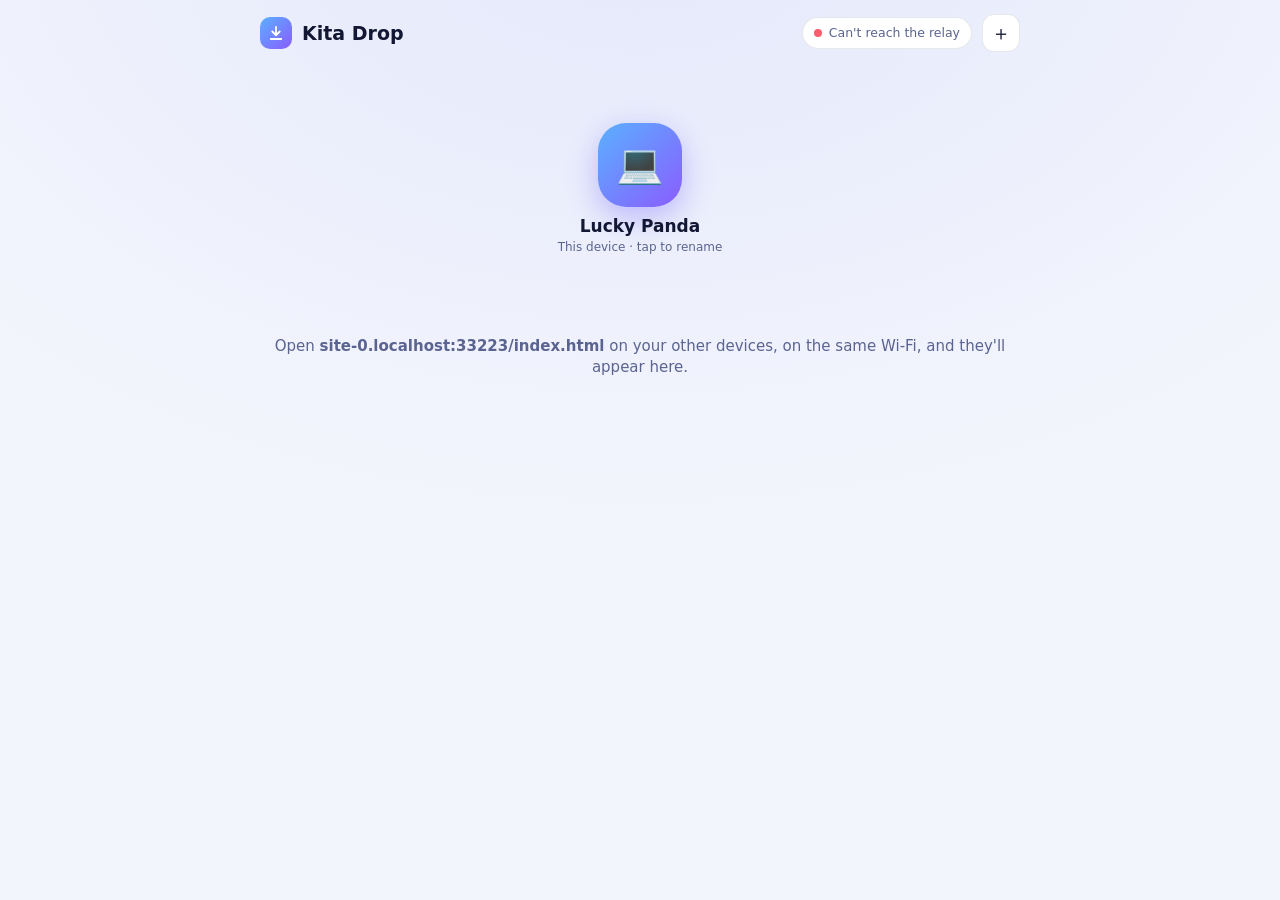
==== index.html @ 96480977 "Kita Drop: local network file and text transfer web app Co-Authored-By: Claude Sonnet 5.5 <noreply@a" ====
<!doctype html>
<html lang="en">
<head>
<meta charset="utf-8">
<meta name="viewport" content="width=device-width, initial-scale=1, viewport-fit=cover">
<title>Kita Drop</title>
<meta name="description" content="Send files and text between your phone, tablet and computer over your Wi-Fi. No install, no account.">
<meta name="theme-color" content="#0b1020">
<link rel="manifest" href="manifest.webmanifest">
<link rel="icon" type="image/svg+xml" href="icon.svg">
<link rel="apple-touch-icon" href="icon-180.png">
<meta name="apple-mobile-web-app-capable" content="yes">
<meta name="mobile-web-app-capable" content="yes">
<meta name="apple-mobile-web-app-title" content="Kita Drop">
<link rel="stylesheet" href="style.css">
</head>
<body>
<div class="wrap">
  <header>
    <div class="logo"><i><svg viewBox="0 0 24 24" fill="none" stroke="#fff" stroke-width="2.4" stroke-linecap="round" stroke-linejoin="round"><path d="M12 4v11M7 10l5 5 5-5M5 20h14"/></svg></i>Kita Drop</div>
    <div class="spacer"></div>
    <span class="chip" id="net"><span class="dot"></span><span id="netTxt">Connecting…</span></span>
    <button class="iconbtn" id="inviteBtn" title="Invite another device" aria-label="Invite">＋</button>
  </header>

  <section class="radar" id="radar">
    <div class="rings"><i></i><i></i><i></i></div>
    <div class="me" id="meBtn" role="button" tabindex="0" title="Tap to rename this device">
      <div class="avatar" id="meIcon">💻</div>
      <div class="meName" id="meName">—</div>
      <div class="meSub">This device · tap to rename</div>
    </div>
  </section>

  <section id="peers" class="peers"></section>
  <p class="hint" id="hint">Open <b id="hintUrl">this page</b> on your other devices, on the same Wi-Fi, and they'll appear here.</p>

  <section class="panel hidden" id="xferPanel"><h3>Transfers</h3><div id="xfers"></div></section>
  <section class="panel hidden" id="recvPanel"><h3>Received</h3><div id="recvs"></div></section>
</div>

<input type="file" id="picker" multiple hidden>

<!-- Incoming request -->
<div class="modal" id="incoming"><div class="sheet">
  <div class="big" id="inIcon">📥</div>
  <h2 id="inTitle">Incoming</h2>
  <p id="inBody" class="mute"></p>
  <div class="row2"><button class="btn ghost" id="inNo">Decline</button><button class="btn" id="inYes">Accept</button></div>
</div></div>

<!-- Send text -->
<div class="modal" id="textModal"><div class="sheet">
  <h2 id="textTitle">Send text</h2>
  <textarea id="textIn" rows="5" placeholder="Type or paste text or a link…"></textarea>
  <div class="row2"><button class="btn ghost" id="textCancel">Cancel</button><button class="btn" id="textSend">Send</button></div>
</div></div>

<!-- Invite / room -->
<div class="modal" id="roomModal"><div class="sheet">
  <h2>Connect another device</h2>
  <p class="mute">On the other device, open this link or scan the code. Both must have this page open.</p>
  <div class="qr" id="qr"></div>
  <div class="roomcode" id="roomCode"></div>
  <div class="row2"><button class="btn ghost" id="copyInvite">Copy link</button><button class="btn ghost" id="newRoom">New room</button></div>
  <label class="switch"><input type="checkbox" id="nearby"><span></span><div><b>Find devices on my network automatically</b><small id="nearbyNote">Shows other devices using the same internet connection. On shared connections (Starlink, mobile data, office Wi-Fi) other people may appear. Nobody can send you anything unless you tap Accept.</small></div></label>
  <div class="row2" style="margin-top:14px"><button class="btn" id="roomDone">Done</button></div>
</div></div>

<div class="toast" id="toast"></div>
<div class="dropveil" id="veil">Drop files on a device</div>

<script src="vendor/mqtt.min.js"></script>
<script src="vendor/qrcode.js"></script>
<script src="app.js"></script>
</body>
</html>
---- style.css ----
:root{--bg:#0b1020;--bg2:#141b3a;--card:#171f3f;--card2:#1e284f;--line:rgba(255,255,255,.09);--text:#eef1ff;--mute:#9aa4cf;--a:#5ab0ff;--b:#8a5cff;--ok:#3ddc97;--bad:#ff5d6c;--shadow:0 12px 34px rgba(0,0,0,.4)}
@media (prefers-color-scheme: light){:root{--bg:#f3f5fd;--bg2:#e4e8fa;--card:#fff;--card2:#f2f4ff;--line:rgba(20,30,80,.1);--text:#121733;--mute:#5b6490;--shadow:0 10px 28px rgba(40,50,120,.14)}}
*{box-sizing:border-box;-webkit-tap-highlight-color:transparent}
html,body{margin:0}
body{background:radial-gradient(900px 600px at 50% -10%,var(--bg2),var(--bg));background-color:var(--bg);color:var(--text);min-height:100vh;font:15px/1.4 ui-rounded,"SF Pro Rounded",system-ui,-apple-system,"Segoe UI",Roboto,sans-serif;padding:0 16px calc(40px + env(safe-area-inset-bottom))}
.wrap{max-width:760px;margin:0 auto}
.hidden{display:none!important}
header{display:flex;align-items:center;gap:10px;padding:calc(14px + env(safe-area-inset-top)) 0 6px}
.logo{display:flex;align-items:center;gap:10px;font-weight:800;font-size:19px}
.logo i{width:32px;height:32px;border-radius:10px;background:linear-gradient(135deg,var(--a),var(--b));display:grid;place-items:center}
.logo svg{width:18px;height:18px}
.spacer{flex:1}
.chip{display:inline-flex;align-items:center;gap:7px;padding:6px 11px;border-radius:99px;background:var(--card);border:1px solid var(--line);font-size:12.5px;color:var(--mute);white-space:nowrap}
.dot{width:8px;height:8px;border-radius:50%;background:var(--mute)}
.chip.ok .dot{background:var(--ok)}.chip.bad .dot{background:var(--bad)}
.iconbtn{width:38px;height:38px;border-radius:12px;border:1px solid var(--line);background:var(--card);color:var(--text);font-size:20px;cursor:pointer}
.iconbtn:active{transform:scale(.94)}
.radar{position:relative;height:250px;display:grid;place-items:center;overflow:hidden;margin-top:6px}
.rings{position:absolute;inset:0;display:grid;place-items:center}
.rings i{position:absolute;border-radius:50%;border:1.5px solid var(--a);opacity:0;width:90px;height:90px;animation:ring 4.2s ease-out infinite}
.rings i:nth-child(2){animation-delay:1.4s}.rings i:nth-child(3){animation-delay:2.8s}
@keyframes ring{0%{transform:scale(.7);opacity:.55}100%{transform:scale(4.2);opacity:0}}
.me{position:relative;text-align:center;cursor:pointer;padding:6px}
.avatar{width:84px;height:84px;border-radius:28px;background:linear-gradient(135deg,var(--a),var(--b));display:grid;place-items:center;font-size:38px;margin:0 auto 8px;box-shadow:0 10px 30px rgba(110,100,255,.4)}
.meName{font-weight:800;font-size:17px}
.meSub{font-size:12px;color:var(--mute)}
.peers{display:grid;grid-template-columns:repeat(auto-fill,minmax(150px,1fr));gap:12px;margin-top:4px}
.peer{background:var(--card);border:1px solid var(--line);border-radius:22px;padding:16px 12px 12px;text-align:center;box-shadow:var(--shadow);cursor:pointer;position:relative;transition:transform .15s,border-color .15s;animation:pop .35s}
@keyframes pop{from{transform:scale(.85);opacity:0}}
.peer:active{transform:scale(.97)}
.peer.drag{border-color:var(--a);transform:scale(1.04)}
.peer .avatar{width:62px;height:62px;border-radius:20px;font-size:28px;box-shadow:none}
.peer b{display:block;font-size:15px;word-break:break-word}
.peer .st{font-size:12px;color:var(--mute);min-height:16px;margin-top:2px}
.peer .st.live{color:var(--a);font-weight:700}
.peer .tag{position:absolute;top:10px;left:12px;font-size:10px;color:var(--mute);text-transform:uppercase;letter-spacing:.7px}
.peer .tbtn{margin-top:9px;border:1px solid var(--line);background:var(--card2);color:var(--text);border-radius:11px;padding:6px 12px;font:inherit;font-size:12.5px;font-weight:700;cursor:pointer}
.hint{text-align:center;color:var(--mute);margin:18px 6px}
.panel{background:var(--card);border:1px solid var(--line);border-radius:22px;padding:16px;margin-top:14px;box-shadow:var(--shadow)}
.panel h3{margin:0 0 10px;font-size:12.5px;font-weight:700;letter-spacing:.9px;text-transform:uppercase;color:var(--mute)}
.row{display:flex;align-items:center;gap:12px;padding:9px 0;border-top:1px solid var(--line)}
.row:first-of-type{border-top:0}
.row .ic{font-size:22px;width:30px;text-align:center}
.row .meta{flex:1;min-width:0}
.row .nm{font-weight:700;overflow:hidden;text-overflow:ellipsis;white-space:nowrap}
.row .sub{font-size:12px;color:var(--mute)}
.row .txt{white-space:pre-wrap;word-break:break-word;font-size:14px;margin-top:2px;max-height:120px;overflow:auto}
.bar{height:6px;border-radius:9px;background:var(--line);margin-top:7px;overflow:hidden}
.bar i{display:block;height:100%;width:0;background:linear-gradient(90deg,var(--a),var(--b));border-radius:9px;transition:width .15s}
.bar.done i{background:var(--ok)}.bar.fail i{background:var(--bad)}
.sm{border:1px solid var(--line);background:var(--card2);color:var(--text);border-radius:10px;padding:6px 11px;font:inherit;font-size:12.5px;font-weight:700;cursor:pointer;text-decoration:none;white-space:nowrap}
.btn{border:0;border-radius:14px;padding:12px 16px;font:inherit;font-weight:700;cursor:pointer;background:linear-gradient(135deg,var(--a),var(--b));color:#fff}
.btn.ghost{background:var(--card2);color:var(--text);border:1px solid var(--line)}
.btn:active{transform:scale(.98)}
.modal{position:fixed;inset:0;background:rgba(5,8,20,.6);display:none;align-items:flex-end;justify-content:center;z-index:20;backdrop-filter:blur(4px)}
.modal.open{display:flex}
.sheet{background:var(--card);width:100%;max-width:460px;border-radius:24px 24px 0 0;padding:20px calc(20px + env(safe-area-inset-right)) calc(20px + env(safe-area-inset-bottom));max-height:92vh;overflow:auto;animation:up .28s}
@media (min-width:600px){.modal{align-items:center}.sheet{border-radius:24px}}
@keyframes up{from{transform:translateY(40px);opacity:0}}
.sheet h2{margin:0 0 6px}
.mute{color:var(--mute)}
.big{font-size:40px}
.row2{display:flex;gap:10px;margin-top:12px}.row2>*{flex:1}
textarea{width:100%;padding:12px;border-radius:14px;border:1px solid var(--line);background:var(--card2);color:var(--text);font:inherit;resize:vertical}
.qr{display:grid;place-items:center;margin:10px 0}
.qr svg{width:190px;height:190px;background:#fff;border-radius:16px;padding:8px}
.roomcode{text-align:center;font-size:30px;font-weight:800;letter-spacing:6px;margin:4px 0 8px}
.switch{display:flex;gap:12px;align-items:flex-start;margin-top:16px;cursor:pointer}
.switch input{position:absolute;opacity:0}
.switch span{flex:none;width:44px;height:26px;border-radius:99px;background:var(--line);position:relative;transition:.2s;margin-top:2px}
.switch span:after{content:"";position:absolute;top:3px;left:3px;width:20px;height:20px;border-radius:50%;background:#fff;transition:.2s}
.switch input:checked+span{background:var(--ok)}.switch input:checked+span:after{left:21px}
.switch small{display:block;color:var(--mute);font-size:12px;margin-top:2px}
.toast{position:fixed;left:50%;bottom:calc(22px + env(safe-area-inset-bottom));transform:translate(-50%,30px);opacity:0;background:var(--card);border:1px solid var(--line);box-shadow:var(--shadow);padding:11px 16px;border-radius:14px;font-weight:600;transition:.35s;z-index:30;max-width:90vw;pointer-events:none}
.toast.show{transform:translate(-50%,0);opacity:1}
.dropveil{position:fixed;inset:10px;border:3px dashed var(--a);border-radius:26px;background:rgba(90,176,255,.1);display:none;place-items:center;font-size:22px;font-weight:800;z-index:15;pointer-events:none}
.dropveil.on{display:grid}
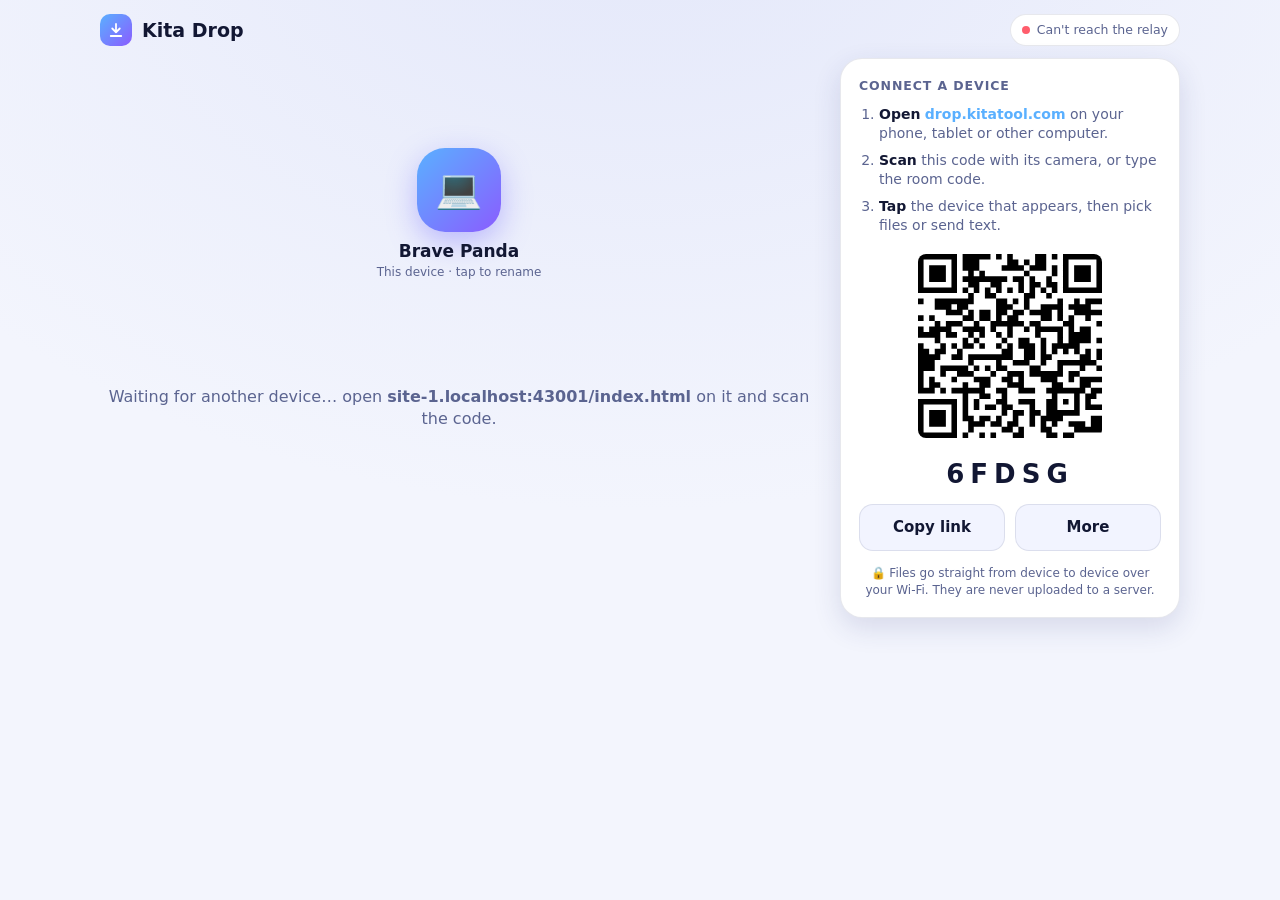
==== commit a0f3f7d6: "Kita Drop: always-visible connect card with QR and steps, wider desktop layout Co-Authored-By: Claud" ====
--- a/index.html
+++ b/index.html
@@ -23,6 +23,8 @@
     <button class="iconbtn" id="inviteBtn" title="Invite another device" aria-label="Invite">＋</button>
   </header>
 
+  <div class="layout">
+  <div class="col">
   <section class="radar" id="radar">
     <div class="rings"><i></i><i></i><i></i></div>
     <div class="me" id="meBtn" role="button" tabindex="0" title="Tap to rename this device">
@@ -33,10 +35,25 @@
   </section>
 
   <section id="peers" class="peers"></section>
-  <p class="hint" id="hint">Open <b id="hintUrl">this page</b> on your other devices, on the same Wi-Fi, and they'll appear here.</p>
+  <p class="hint" id="hint">Waiting for another device… open <b id="hintUrl">this page</b> on it and scan the code.</p>
 
   <section class="panel hidden" id="xferPanel"><h3>Transfers</h3><div id="xfers"></div></section>
   <section class="panel hidden" id="recvPanel"><h3>Received</h3><div id="recvs"></div></section>
+  </div>
+
+  <aside class="connect card">
+    <h3>Connect a device</h3>
+    <ol class="steps">
+      <li><b>Open</b> <span class="u">drop.kitatool.com</span> on your phone, tablet or other computer.</li>
+      <li><b>Scan</b> this code with its camera, or type the room code.</li>
+      <li><b>Tap</b> the device that appears, then pick files or send text.</li>
+    </ol>
+    <div class="qr"></div>
+    <div class="roomcode"></div>
+    <div class="row2"><button class="btn ghost js-copy">Copy link</button><button class="btn ghost js-more">More</button></div>
+    <p class="fine">🔒 Files go straight from device to device over your Wi-Fi. They are never uploaded to a server.</p>
+  </aside>
+  </div>
 </div>
 
 <input type="file" id="picker" multiple hidden>
@@ -60,9 +77,9 @@
 <div class="modal" id="roomModal"><div class="sheet">
   <h2>Connect another device</h2>
   <p class="mute">On the other device, open this link or scan the code. Both must have this page open.</p>
-  <div class="qr" id="qr"></div>
-  <div class="roomcode" id="roomCode"></div>
-  <div class="row2"><button class="btn ghost" id="copyInvite">Copy link</button><button class="btn ghost" id="newRoom">New room</button></div>
+  <div class="qr"></div>
+  <div class="roomcode"></div>
+  <div class="row2"><button class="btn ghost js-copy">Copy link</button><button class="btn ghost js-newroom">New room</button></div>
   <label class="switch"><input type="checkbox" id="nearby"><span></span><div><b>Find devices on my network automatically</b><small id="nearbyNote">Shows other devices using the same internet connection. On shared connections (Starlink, mobile data, office Wi-Fi) other people may appear. Nobody can send you anything unless you tap Accept.</small></div></label>
   <div class="row2" style="margin-top:14px"><button class="btn" id="roomDone">Done</button></div>
 </div></div>
--- a/style.css
+++ b/style.css
@@ -75,3 +75,26 @@
 .toast.show{transform:translate(-50%,0);opacity:1}
 .dropveil{position:fixed;inset:10px;border:3px dashed var(--a);border-radius:26px;background:rgba(90,176,255,.1);display:none;place-items:center;font-size:22px;font-weight:800;z-index:15;pointer-events:none}
 .dropveil.on{display:grid}
+
+.layout{display:grid;gap:16px;grid-template-columns:1fr}
+.col{min-width:0}
+.card{background:var(--card);border:1px solid var(--line);border-radius:22px;padding:18px;box-shadow:var(--shadow)}
+.connect h3{margin:0 0 10px;font-size:12.5px;font-weight:700;letter-spacing:.9px;text-transform:uppercase;color:var(--mute)}
+.steps{margin:0 0 6px;padding-left:20px;color:var(--mute);font-size:14px}
+.steps li{margin:7px 0}.steps b{color:var(--text)}.steps .u{color:var(--a);font-weight:700}
+.fine{font-size:12px;color:var(--mute);margin:14px 0 0;text-align:center}
+.connect .qr svg{width:200px;height:200px}
+.connect .roomcode{font-size:26px}
+@media (max-width:899px){body.has-peers .connect{display:none}}
+@media (min-width:900px){
+  .wrap{max-width:1080px}
+  .layout{grid-template-columns:1fr 340px;align-items:start;gap:22px;margin-top:6px}
+  .connect{position:sticky;top:18px}
+  #inviteBtn{display:none}
+  .radar{height:300px}
+  .peers{grid-template-columns:repeat(auto-fill,minmax(180px,1fr))}
+  .peer{padding:22px 14px 16px}
+  .peer .avatar{width:72px;height:72px;font-size:32px}
+  .hint{font-size:16px}
+}
+.peer .drop{font-size:11.5px;color:var(--mute);margin-top:8px}
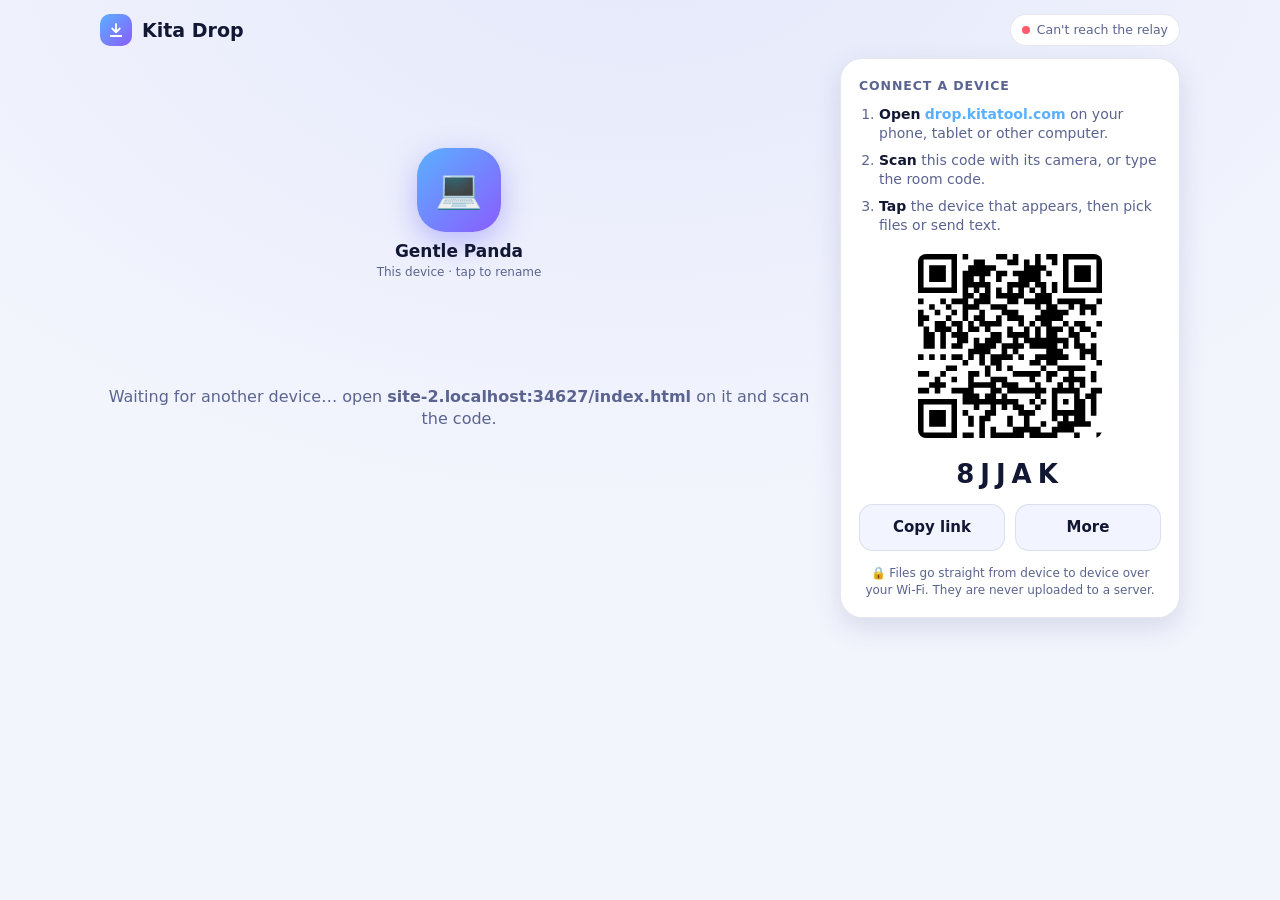
==== commit 7cbebf1c: "Kita Drop: cache-bust assets so old cached files don't mix with new page Co-Authored-By: Claude Sonn" ====
--- a/index.html
+++ b/index.html
@@ -12,7 +12,7 @@
 <meta name="apple-mobile-web-app-capable" content="yes">
 <meta name="mobile-web-app-capable" content="yes">
 <meta name="apple-mobile-web-app-title" content="Kita Drop">
-<link rel="stylesheet" href="style.css">
+<link rel="stylesheet" href="style.css?v=3">
 </head>
 <body>
 <div class="wrap">
@@ -87,8 +87,8 @@
 <div class="toast" id="toast"></div>
 <div class="dropveil" id="veil">Drop files on a device</div>
 
-<script src="vendor/mqtt.min.js"></script>
-<script src="vendor/qrcode.js"></script>
-<script src="app.js"></script>
+<script src="vendor/mqtt.min.js?v=3"></script>
+<script src="vendor/qrcode.js?v=3"></script>
+<script src="app.js?v=3"></script>
 </body>
 </html>
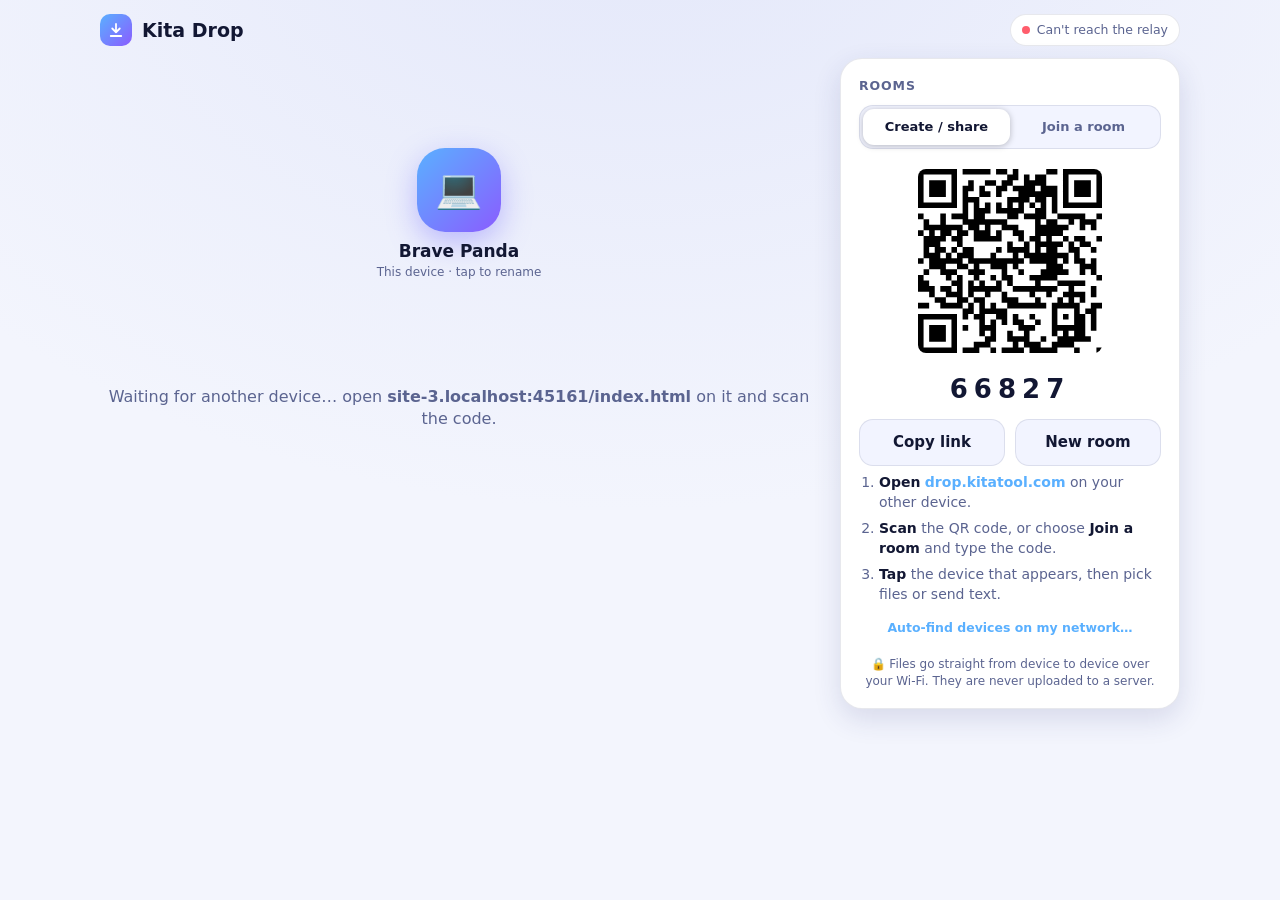
==== commit 82594266: "Rooms: create/join tabs, manual room code entry, keep QR Co-Authored-By: Claude Sonnet 5.5 <noreply@" ====
--- a/index.html
+++ b/index.html
@@ -12,7 +12,7 @@
 <meta name="apple-mobile-web-app-capable" content="yes">
 <meta name="mobile-web-app-capable" content="yes">
 <meta name="apple-mobile-web-app-title" content="Kita Drop">
-<link rel="stylesheet" href="style.css?v=3">
+<link rel="stylesheet" href="style.css?v=4">
 </head>
 <body>
 <div class="wrap">
@@ -42,15 +42,14 @@
   </div>
 
   <aside class="connect card">
-    <h3>Connect a device</h3>
+    <h3>Rooms</h3>
+    <div class="cmount"></div>
     <ol class="steps">
-      <li><b>Open</b> <span class="u">drop.kitatool.com</span> on your phone, tablet or other computer.</li>
-      <li><b>Scan</b> this code with its camera, or type the room code.</li>
+      <li><b>Open</b> <span class="u">drop.kitatool.com</span> on your other device.</li>
+      <li><b>Scan</b> the QR code, or choose <b>Join a room</b> and type the code.</li>
       <li><b>Tap</b> the device that appears, then pick files or send text.</li>
     </ol>
-    <div class="qr"></div>
-    <div class="roomcode"></div>
-    <div class="row2"><button class="btn ghost js-copy">Copy link</button><button class="btn ghost js-more">More</button></div>
+    <button class="linkbtn js-more">Auto-find devices on my network…</button>
     <p class="fine">🔒 Files go straight from device to device over your Wi-Fi. They are never uploaded to a server.</p>
   </aside>
   </div>
@@ -75,20 +74,33 @@
 
 <!-- Invite / room -->
 <div class="modal" id="roomModal"><div class="sheet">
-  <h2>Connect another device</h2>
-  <p class="mute">On the other device, open this link or scan the code. Both must have this page open.</p>
-  <div class="qr"></div>
-  <div class="roomcode"></div>
-  <div class="row2"><button class="btn ghost js-copy">Copy link</button><button class="btn ghost js-newroom">New room</button></div>
+  <h2>Rooms</h2>
+  <p class="mute">Create a room and share its QR code or code, or join someone else's room.</p>
+  <div class="cmount"></div>
   <label class="switch"><input type="checkbox" id="nearby"><span></span><div><b>Find devices on my network automatically</b><small id="nearbyNote">Shows other devices using the same internet connection. On shared connections (Starlink, mobile data, office Wi-Fi) other people may appear. Nobody can send you anything unless you tap Accept.</small></div></label>
   <div class="row2" style="margin-top:14px"><button class="btn" id="roomDone">Done</button></div>
 </div></div>
 
+<template id="tplConnect">
+  <div class="seg2"><button data-tab="share" class="on">Create / share</button><button data-tab="join">Join a room</button></div>
+  <div class="pane-share">
+    <div class="qr"></div>
+    <div class="roomcode"></div>
+    <div class="row2"><button class="btn ghost js-copy">Copy link</button><button class="btn ghost js-newroom">New room</button></div>
+  </div>
+  <div class="pane-join hidden">
+    <label class="lbl">Room code from the other device</label>
+    <input class="codein" type="text" inputmode="text" maxlength="8" placeholder="e.g. K7QM2" autocapitalize="characters" autocomplete="off" autocorrect="off" spellcheck="false">
+    <button class="btn js-join">Join room</button>
+    <p class="fine">Tip: you can also just scan the other device's QR code with your camera.</p>
+  </div>
+</template>
+
 <div class="toast" id="toast"></div>
 <div class="dropveil" id="veil">Drop files on a device</div>
 
-<script src="vendor/mqtt.min.js?v=3"></script>
-<script src="vendor/qrcode.js?v=3"></script>
-<script src="app.js?v=3"></script>
+<script src="vendor/mqtt.min.js?v=4"></script>
+<script src="vendor/qrcode.js?v=4"></script>
+<script src="app.js?v=4"></script>
 </body>
 </html>
--- a/style.css
+++ b/style.css
@@ -98,3 +98,14 @@
   .hint{font-size:16px}
 }
 .peer .drop{font-size:11.5px;color:var(--mute);margin-top:8px}
+
+.seg2{display:flex;background:var(--card2);border:1px solid var(--line);border-radius:14px;padding:3px;margin:0 0 12px}
+.seg2 button{flex:1;border:0;background:none;color:var(--mute);font:inherit;font-size:13px;font-weight:700;padding:9px 6px;border-radius:11px;cursor:pointer}
+.seg2 button.on{background:var(--card);color:var(--text);box-shadow:0 1px 6px rgba(0,0,0,.25)}
+.pane-join{padding:6px 0 4px}
+.lbl{display:block;font-size:12.5px;color:var(--mute);font-weight:600;margin-bottom:8px}
+.codein{width:100%;padding:14px;border-radius:14px;border:1px solid var(--line);background:var(--card2);color:var(--text);font:inherit;font-size:26px;font-weight:800;letter-spacing:7px;text-align:center;text-transform:uppercase;margin-bottom:12px}
+.codein::placeholder{letter-spacing:2px;font-size:15px;font-weight:600;color:var(--mute)}
+.codein:focus{outline:2px solid var(--a);outline-offset:1px}
+.pane-join .btn{width:100%}
+.linkbtn{background:none;border:0;color:var(--a);font:inherit;font-size:12.5px;font-weight:700;cursor:pointer;padding:6px 0;display:block;margin:8px auto 0}
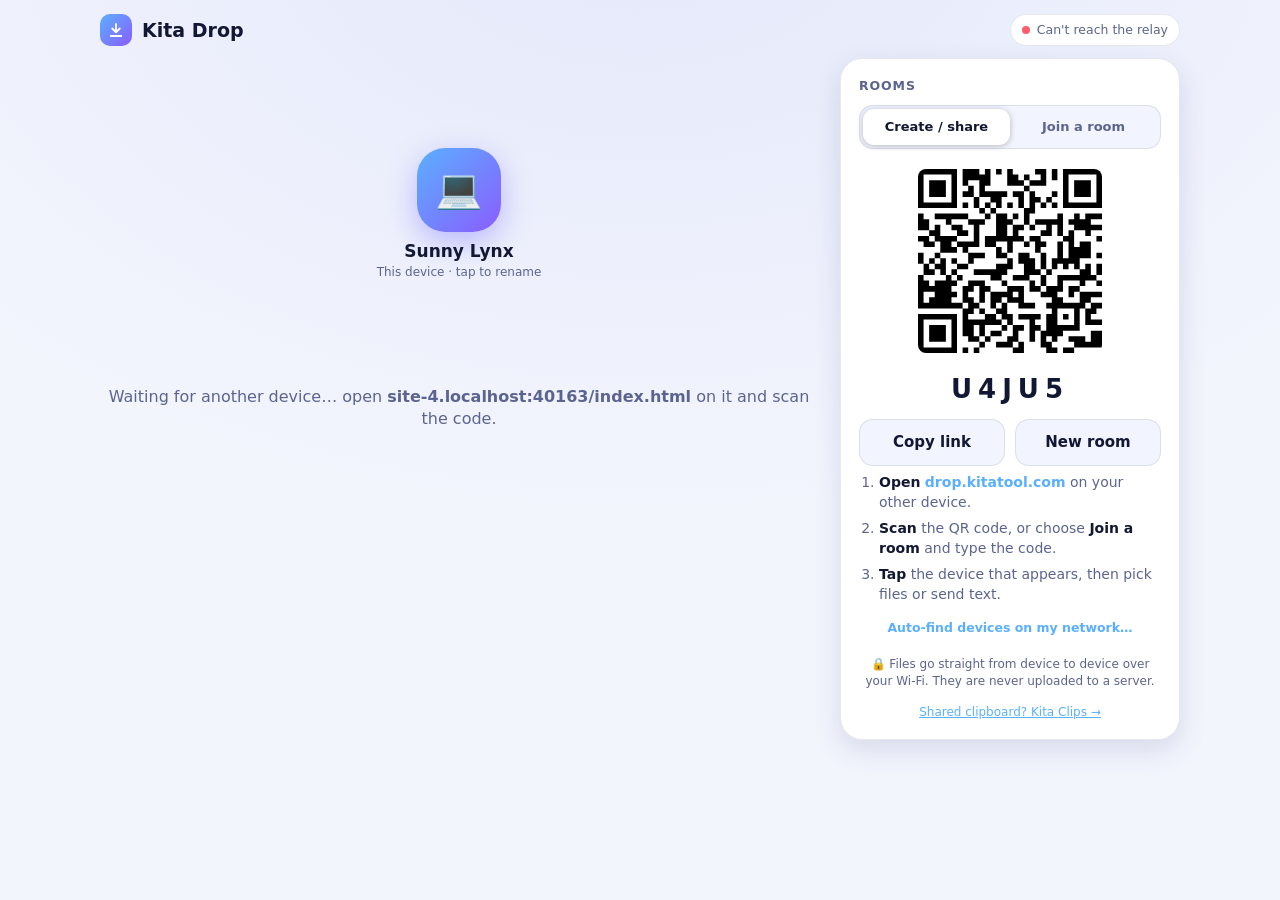
==== commit fc1bbe19: "Add Kita Clips web: shared clipboard with create/join room, QR and manual code Co-Authored-By: Claud" ====
--- a/index.html
+++ b/index.html
@@ -51,6 +51,7 @@
     </ol>
     <button class="linkbtn js-more">Auto-find devices on my network…</button>
     <p class="fine">🔒 Files go straight from device to device over your Wi-Fi. They are never uploaded to a server.</p>
+    <p class="fine"><a href="clips/" style="color:var(--a)">Shared clipboard? Kita Clips →</a></p>
   </aside>
   </div>
 </div>
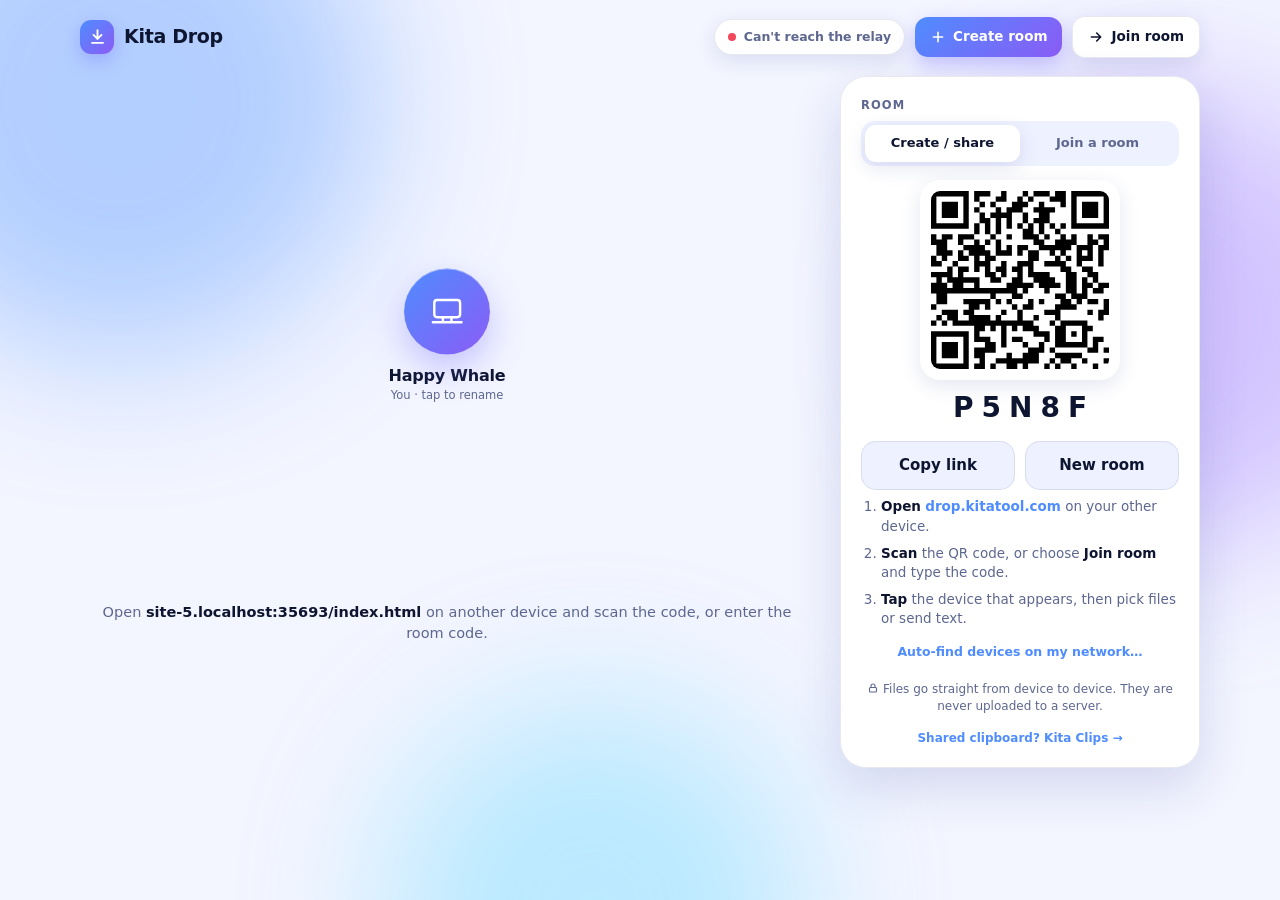
==== commit 8d044ce1: "Redesign Kita Drop: orbit stage, animated transfers, light/dark, clearer room buttons Co-Authored-By" ====
--- a/index.html
+++ b/index.html
@@ -4,54 +4,56 @@
 <meta charset="utf-8">
 <meta name="viewport" content="width=device-width, initial-scale=1, viewport-fit=cover">
 <title>Kita Drop</title>
-<meta name="description" content="Send files and text between your phone, tablet and computer over your Wi-Fi. No install, no account.">
-<meta name="theme-color" content="#0b1020">
+<meta name="description" content="Send files and text between your phone, tablet and computer. No install, no account, no upload.">
+<meta name="theme-color" content="#f4f6ff" media="(prefers-color-scheme: light)">
+<meta name="theme-color" content="#0a0f24" media="(prefers-color-scheme: dark)">
 <link rel="manifest" href="manifest.webmanifest">
 <link rel="icon" type="image/svg+xml" href="icon.svg">
 <link rel="apple-touch-icon" href="icon-180.png">
 <meta name="apple-mobile-web-app-capable" content="yes">
 <meta name="mobile-web-app-capable" content="yes">
 <meta name="apple-mobile-web-app-title" content="Kita Drop">
-<link rel="stylesheet" href="style.css?v=4">
+<link rel="stylesheet" href="drop.css?v=5">
 </head>
 <body>
+<div class="bg" aria-hidden="true"><i></i><i></i><i></i></div>
 <div class="wrap">
   <header>
-    <div class="logo"><i><svg viewBox="0 0 24 24" fill="none" stroke="#fff" stroke-width="2.4" stroke-linecap="round" stroke-linejoin="round"><path d="M12 4v11M7 10l5 5 5-5M5 20h14"/></svg></i>Kita Drop</div>
+    <div class="logo"><i><svg viewBox="0 0 24 24" fill="none" stroke="#fff" stroke-width="2.4" stroke-linecap="round" stroke-linejoin="round"><path d="M12 4v11M7 10l5 5 5-5M5 20h14"/></svg></i><span>Kita Drop</span></div>
     <div class="spacer"></div>
     <span class="chip" id="net"><span class="dot"></span><span id="netTxt">Connecting…</span></span>
-    <button class="iconbtn" id="inviteBtn" title="Invite another device" aria-label="Invite">＋</button>
+    <button class="hbtn" id="createBtn" title="Create room" aria-label="Create room"><svg viewBox="0 0 24 24"><path d="M12 5v14M5 12h14"/></svg><span>Create room</span></button>
+    <button class="hbtn ghost" id="joinBtn" title="Join room" aria-label="Join room"><svg viewBox="0 0 24 24"><path d="M5 12h14M13 6l6 6-6 6"/></svg><span>Join room</span></button>
   </header>
 
   <div class="layout">
   <div class="col">
-  <section class="radar" id="radar">
-    <div class="rings"><i></i><i></i><i></i></div>
-    <div class="me" id="meBtn" role="button" tabindex="0" title="Tap to rename this device">
-      <div class="avatar" id="meIcon">💻</div>
-      <div class="meName" id="meName">—</div>
-      <div class="meSub">This device · tap to rename</div>
-    </div>
-  </section>
+    <section class="stage" id="stage">
+      <div class="rings"><i></i><i></i><i></i><i></i></div>
+      <div class="me" id="meBtn" role="button" tabindex="0" title="Tap to rename this device">
+        <div class="av"><div class="avi" id="meIcon"></div></div>
+        <div class="meName" id="meName">—</div>
+        <div class="meSub">You · tap to rename</div>
+      </div>
+      <div class="peers" id="peers"></div>
+    </section>
+    <p class="hint" id="hint">Open <b id="hintUrl">this page</b> on another device and scan the code, or enter the room code.</p>
 
-  <section id="peers" class="peers"></section>
-  <p class="hint" id="hint">Waiting for another device… open <b id="hintUrl">this page</b> on it and scan the code.</p>
-
-  <section class="panel hidden" id="xferPanel"><h3>Transfers</h3><div id="xfers"></div></section>
-  <section class="panel hidden" id="recvPanel"><h3>Received</h3><div id="recvs"></div></section>
+    <section class="panel hidden" id="xferPanel"><h3>Transfers</h3><div id="xfers"></div></section>
+    <section class="panel hidden" id="recvPanel"><h3>Received</h3><div id="recvs"></div></section>
   </div>
 
   <aside class="connect card">
-    <h3>Rooms</h3>
+    <h3>Room</h3>
     <div class="cmount"></div>
     <ol class="steps">
       <li><b>Open</b> <span class="u">drop.kitatool.com</span> on your other device.</li>
-      <li><b>Scan</b> the QR code, or choose <b>Join a room</b> and type the code.</li>
+      <li><b>Scan</b> the QR code, or choose <b>Join room</b> and type the code.</li>
       <li><b>Tap</b> the device that appears, then pick files or send text.</li>
     </ol>
     <button class="linkbtn js-more">Auto-find devices on my network…</button>
-    <p class="fine">🔒 Files go straight from device to device over your Wi-Fi. They are never uploaded to a server.</p>
-    <p class="fine"><a href="clips/" style="color:var(--a)">Shared clipboard? Kita Clips →</a></p>
+    <p class="fine"><svg class="lock" viewBox="0 0 24 24"><rect x="5" y="11" width="14" height="9" rx="2"/><path d="M8 11V8a4 4 0 018 0v3"/></svg> Files go straight from device to device. They are never uploaded to a server.</p>
+    <p class="fine"><a href="clips/">Shared clipboard? Kita Clips →</a></p>
   </aside>
   </div>
 </div>
@@ -59,8 +61,8 @@
 <input type="file" id="picker" multiple hidden>
 
 <!-- Incoming request -->
-<div class="modal" id="incoming"><div class="sheet">
-  <div class="big" id="inIcon">📥</div>
+<div class="modal" id="incoming"><div class="sheet center">
+  <div class="bigic" id="inIcon"><svg viewBox="0 0 24 24"><path d="M12 4v11M7 10l5 5 5-5M5 20h14"/></svg></div>
   <h2 id="inTitle">Incoming</h2>
   <p id="inBody" class="mute"></p>
   <div class="row2"><button class="btn ghost" id="inNo">Decline</button><button class="btn" id="inYes">Accept</button></div>
@@ -73,7 +75,7 @@
   <div class="row2"><button class="btn ghost" id="textCancel">Cancel</button><button class="btn" id="textSend">Send</button></div>
 </div></div>
 
-<!-- Invite / room -->
+<!-- Rooms -->
 <div class="modal" id="roomModal"><div class="sheet">
   <h2>Rooms</h2>
   <p class="mute">Create a room and share its QR code or code, or join someone else's room.</p>
@@ -98,10 +100,10 @@
 </template>
 
 <div class="toast" id="toast"></div>
-<div class="dropveil" id="veil">Drop files on a device</div>
+<div class="dropveil" id="veil"><div>Drop files on a device</div></div>
 
 <script src="vendor/mqtt.min.js?v=4"></script>
 <script src="vendor/qrcode.js?v=4"></script>
-<script src="app.js?v=4"></script>
+<script src="app.js?v=5"></script>
 </body>
 </html>
--- a/drop.css
+++ b/drop.css
@@ -0,0 +1,163 @@
+:root{--bg:#f3f5ff;--surface:#ffffff;--surface2:#eef1ff;--line:rgba(30,40,110,.1);--text:#0e1530;--mute:#5d678f;--a:#4f8cff;--b:#8b5cf6;--ok:#16c784;--bad:#f0485a;--shadow:0 18px 50px rgba(40,55,140,.16);--shadow-s:0 6px 20px rgba(40,55,140,.12);--glow:rgba(110,100,255,.35)}
+@media (prefers-color-scheme: dark){:root{--bg:#090e22;--surface:#131a3a;--surface2:#1b2450;--line:rgba(255,255,255,.09);--text:#eef1ff;--mute:#9aa4d2;--shadow:0 18px 50px rgba(0,0,0,.5);--shadow-s:0 6px 20px rgba(0,0,0,.35);--glow:rgba(120,110,255,.5)}}
+*{box-sizing:border-box;-webkit-tap-highlight-color:transparent}
+html,body{margin:0}
+body{background:var(--bg);color:var(--text);min-height:100vh;min-height:100dvh;font:15px/1.45 "Inter",ui-rounded,"SF Pro Display",system-ui,-apple-system,"Segoe UI",Roboto,sans-serif;padding:0 18px calc(40px + env(safe-area-inset-bottom));overflow-x:hidden;-webkit-font-smoothing:antialiased}
+.hidden{display:none!important}
+svg{display:block}
+.bg{position:fixed;inset:0;z-index:-1;overflow:hidden;pointer-events:none}
+.bg i{position:absolute;border-radius:50%;filter:blur(70px);opacity:.55;animation:drift 22s ease-in-out infinite}
+.bg i:nth-child(1){width:520px;height:520px;background:#7fb0ff;left:-140px;top:-160px}
+.bg i:nth-child(2){width:460px;height:460px;background:#b79bff;right:-120px;top:10%;animation-delay:-8s}
+.bg i:nth-child(3){width:420px;height:420px;background:#8de0ff;left:30%;bottom:-220px;animation-delay:-15s}
+@media (prefers-color-scheme: dark){.bg i{opacity:.28}}
+@keyframes drift{0%,100%{transform:translate(0,0) scale(1)}50%{transform:translate(50px,40px) scale(1.12)}}
+.wrap{max-width:1120px;margin:0 auto}
+header{display:flex;align-items:center;gap:10px;padding:calc(16px + env(safe-area-inset-top)) 0 8px}
+.logo{display:flex;align-items:center;gap:10px;font-weight:800;font-size:19px;letter-spacing:-.3px;white-space:nowrap}
+.logo i{width:34px;height:34px;border-radius:11px;background:linear-gradient(135deg,var(--a),var(--b));display:grid;place-items:center;box-shadow:0 6px 18px var(--glow)}
+.logo svg{width:19px;height:19px}
+.spacer{flex:1}
+.chip{display:inline-flex;align-items:center;gap:8px;padding:8px 13px;border-radius:99px;background:var(--surface);border:1px solid var(--line);font-size:12.5px;font-weight:600;color:var(--mute);white-space:nowrap;box-shadow:var(--shadow-s)}
+.dot{width:8px;height:8px;border-radius:50%;background:var(--mute)}
+.chip.ok .dot{background:var(--ok);box-shadow:0 0 0 0 rgba(22,199,132,.6);animation:beat 2.2s infinite}
+.chip.bad .dot{background:var(--bad)}
+@keyframes beat{70%{box-shadow:0 0 0 7px rgba(22,199,132,0)}100%{box-shadow:0 0 0 0 rgba(22,199,132,0)}}
+.hbtn{display:inline-flex;align-items:center;gap:7px;border:0;border-radius:13px;padding:10px 15px;font:inherit;font-weight:700;font-size:13.5px;color:#fff;background:linear-gradient(135deg,var(--a),var(--b));cursor:pointer;box-shadow:0 8px 20px var(--glow);transition:transform .15s,box-shadow .15s;white-space:nowrap}
+.hbtn svg{width:16px;height:16px;fill:none;stroke:currentColor;stroke-width:2.4;stroke-linecap:round;stroke-linejoin:round}
+.hbtn:hover{transform:translateY(-1px)}.hbtn:active{transform:scale(.97)}
+.hbtn.ghost{background:var(--surface);color:var(--text);border:1px solid var(--line);box-shadow:var(--shadow-s)}
+.layout{display:grid;gap:18px;grid-template-columns:1fr;margin-top:6px}
+.col{min-width:0}
+
+/* ---------- stage */
+.stage{position:relative;height:min(62vh,470px);min-height:360px;margin:0 auto;max-width:760px}
+.rings{position:absolute;inset:0;display:grid;place-items:center;pointer-events:none}
+.rings i{position:absolute;border-radius:50%;border:1.5px solid var(--a);opacity:0;width:96px;height:96px;animation:ring 5.6s cubic-bezier(.2,.6,.3,1) infinite}
+.rings i:nth-child(2){animation-delay:1.4s}.rings i:nth-child(3){animation-delay:2.8s}.rings i:nth-child(4){animation-delay:4.2s}
+@keyframes ring{0%{transform:scale(.8);opacity:.5}100%{transform:scale(5.4);opacity:0}}
+.me{position:absolute;left:50%;top:50%;transform:translate(-50%,-50%);text-align:center;cursor:pointer;z-index:2;width:150px}
+.av{position:relative;width:86px;height:86px;margin:0 auto 9px;border-radius:50%}
+.avi{position:absolute;inset:0;border-radius:50%;display:grid;place-items:center;background:linear-gradient(135deg,var(--a),var(--b));box-shadow:0 14px 34px var(--glow),inset 0 1px 0 rgba(255,255,255,.35);color:#fff}
+.avi svg{width:40%;height:40%;fill:none;stroke:currentColor;stroke-width:1.7;stroke-linecap:round;stroke-linejoin:round}
+.meName{font-weight:800;font-size:16px;letter-spacing:-.2px}
+.meSub{font-size:11.5px;color:var(--mute)}
+
+/* ---------- peers */
+.peers{position:absolute;inset:0}
+.peer{position:absolute;left:50%;top:50%;width:132px;margin:0;text-align:center;cursor:pointer;z-index:3;transform:translate(calc(-50% + var(--x,0px)),calc(-50% + var(--y,0px)));transition:transform .7s cubic-bezier(.2,.8,.2,1)}
+.pi{animation:pop .6s cubic-bezier(.2,1.4,.4,1) both}
+@keyframes pop{from{transform:scale(.3);opacity:0}}
+.peer .av{width:72px;height:72px;margin-bottom:7px;animation:float 5s ease-in-out infinite;animation-delay:var(--d,0s);transition:transform .2s}
+.peer:hover .av{transform:scale(1.08)}
+@keyframes float{0%,100%{transform:translateY(0)}50%{transform:translateY(-7px)}}
+.peer .avi{background:var(--g,linear-gradient(135deg,var(--a),var(--b)))}
+.peer .av:before{content:"";position:absolute;inset:-7px;border-radius:50%;background:conic-gradient(var(--a) calc(var(--p,0)*1%),var(--line) 0);-webkit-mask:radial-gradient(farthest-side,transparent calc(100% - 4px),#000 calc(100% - 3px));mask:radial-gradient(farthest-side,transparent calc(100% - 4px),#000 calc(100% - 3px));opacity:0;transition:opacity .25s}
+.peer.busy .av:before{opacity:1}
+.peer .av:after{content:"";position:absolute;inset:-4px;border-radius:50%;border:2px solid var(--a);opacity:0}
+.peer:hover .av:after{opacity:.5;animation:halo 1.4s infinite}
+.peer.drag .av{transform:scale(1.22)}.peer.drag .av:after{opacity:.9;animation:halo 1s infinite}
+@keyframes halo{0%{transform:scale(1);opacity:.7}100%{transform:scale(1.5);opacity:0}}
+.peer b{display:block;font-size:14px;font-weight:700;letter-spacing:-.1px;word-break:break-word;line-height:1.2}
+.peer .st{font-size:11.5px;color:var(--mute);min-height:15px;margin-top:2px}
+.peer .st.live{color:var(--a);font-weight:700}
+.peer .tag{display:inline-block;font-size:9.5px;font-weight:700;letter-spacing:.7px;text-transform:uppercase;color:var(--mute);margin-bottom:2px}
+.peer .tbtn{position:absolute;right:20px;top:46px;width:28px;height:28px;border-radius:50%;border:1px solid var(--line);background:var(--surface);color:var(--text);display:grid;place-items:center;cursor:pointer;box-shadow:var(--shadow-s);padding:0;transition:transform .15s}
+.peer .tbtn:hover{transform:scale(1.15)}
+.peer .tbtn svg{width:14px;height:14px;fill:none;stroke:currentColor;stroke-width:2;stroke-linecap:round;stroke-linejoin:round}
+.peer .ok{position:absolute;left:50%;top:6px;margin-left:12px;width:26px;height:26px;border-radius:50%;background:var(--ok);display:none;place-items:center;color:#fff;box-shadow:0 4px 12px rgba(22,199,132,.5)}
+.peer.done .ok{display:grid;animation:pop .5s cubic-bezier(.2,1.6,.4,1)}
+.peer .ok svg{width:15px;height:15px;fill:none;stroke:currentColor;stroke-width:3;stroke-linecap:round;stroke-linejoin:round}
+.fly{position:fixed;left:0;top:0;width:14px;height:14px;border-radius:50%;background:linear-gradient(135deg,var(--a),var(--b));box-shadow:0 0 16px var(--glow);z-index:9;pointer-events:none}
+.hint{text-align:center;color:var(--mute);margin:6px 8px 4px;font-size:14.5px}
+.hint b{color:var(--text)}
+
+/* ---------- panels */
+.panel{background:var(--surface);border:1px solid var(--line);border-radius:22px;padding:16px 18px;margin:14px auto 0;max-width:760px;box-shadow:var(--shadow-s)}
+.panel h3,.connect h3{margin:0 0 8px;font-size:11.5px;font-weight:800;letter-spacing:1.1px;text-transform:uppercase;color:var(--mute)}
+.row{display:flex;align-items:center;gap:12px;padding:11px 0;border-top:1px solid var(--line);animation:slide .35s both}
+@keyframes slide{from{opacity:0;transform:translateY(-8px)}}
+.row:first-of-type{border-top:0}
+.row .ic{flex:none;width:36px;height:36px;border-radius:12px;background:var(--surface2);display:grid;place-items:center;color:var(--a)}
+.row .ic svg{width:18px;height:18px;fill:none;stroke:currentColor;stroke-width:2;stroke-linecap:round;stroke-linejoin:round}
+.row .meta{flex:1;min-width:0}
+.row .nm{font-weight:700;overflow:hidden;text-overflow:ellipsis;white-space:nowrap}
+.row .sub{font-size:12px;color:var(--mute)}
+.row .txt{white-space:pre-wrap;word-break:break-word;font-size:14px;margin-top:2px;max-height:120px;overflow:auto;-webkit-user-select:text;user-select:text}
+.bar{height:6px;border-radius:9px;background:var(--surface2);margin-top:8px;overflow:hidden}
+.bar i{display:block;height:100%;width:0;background:linear-gradient(90deg,var(--a),var(--b));border-radius:9px;transition:width .15s;position:relative;overflow:hidden}
+.bar:not(.done):not(.fail) i:after{content:"";position:absolute;inset:0;background:linear-gradient(90deg,transparent,rgba(255,255,255,.55),transparent);animation:shine 1.2s infinite}
+@keyframes shine{from{transform:translateX(-100%)}to{transform:translateX(100%)}}
+.bar.done i{background:var(--ok)}.bar.fail i{background:var(--bad)}
+.sm{border:1px solid var(--line);background:var(--surface2);color:var(--text);border-radius:10px;padding:7px 12px;font:inherit;font-size:12.5px;font-weight:700;cursor:pointer;text-decoration:none;white-space:nowrap}
+.sm:hover{border-color:var(--a)}
+
+/* ---------- room card */
+.card{background:var(--surface);border:1px solid var(--line);border-radius:26px;padding:20px;box-shadow:var(--shadow)}
+.steps{margin:6px 0;padding-left:20px;color:var(--mute);font-size:13.5px}
+.steps li{margin:7px 0}.steps b{color:var(--text)}.steps .u{color:var(--a);font-weight:700}
+.fine{font-size:12px;color:var(--mute);margin:14px 0 0;text-align:center}
+.fine a{color:var(--a);text-decoration:none;font-weight:600}
+.lock{display:inline-block;width:12px;height:12px;vertical-align:-1px;fill:none;stroke:currentColor;stroke-width:2.2}
+.linkbtn{background:none;border:0;color:var(--a);font:inherit;font-size:12.5px;font-weight:700;cursor:pointer;padding:6px 0;display:block;margin:8px auto 0}
+.seg2{display:flex;background:var(--surface2);border-radius:14px;padding:4px;margin:0 0 14px}
+.seg2 button{flex:1;border:0;background:none;color:var(--mute);font:inherit;font-size:13px;font-weight:700;padding:9px 6px;border-radius:11px;cursor:pointer;transition:.2s}
+.seg2 button.on{background:var(--surface);color:var(--text);box-shadow:var(--shadow-s)}
+.qr{display:grid;place-items:center;margin:8px 0}
+.qr svg{width:200px;height:200px;background:#fff;border-radius:20px;padding:11px;box-shadow:var(--shadow-s)}
+.roomcode{text-align:center;font-size:28px;font-weight:800;letter-spacing:8px;margin:6px 0 10px;padding-left:8px;font-variant-numeric:tabular-nums}
+.lbl{display:block;font-size:12.5px;color:var(--mute);font-weight:600;margin-bottom:8px}
+.pane-join{padding:6px 0 4px}
+.codein{width:100%;padding:15px;border-radius:16px;border:1.5px solid var(--line);background:var(--surface2);color:var(--text);font:inherit;font-size:27px;font-weight:800;letter-spacing:8px;text-align:center;text-transform:uppercase;margin-bottom:12px;transition:border-color .2s}
+.codein::placeholder{letter-spacing:2px;font-size:15px;font-weight:600;color:var(--mute)}
+.codein:focus{outline:0;border-color:var(--a)}
+.pane-join .btn{width:100%}
+.btn{border:0;border-radius:15px;padding:13px 16px;font:inherit;font-weight:700;cursor:pointer;background:linear-gradient(135deg,var(--a),var(--b));color:#fff;box-shadow:0 8px 20px var(--glow);transition:transform .12s}
+.btn.ghost{background:var(--surface2);color:var(--text);border:1px solid var(--line);box-shadow:none}
+.btn:active{transform:scale(.97)}
+.row2{display:flex;gap:10px;margin-top:12px}.row2>*{flex:1}
+
+/* ---------- modals */
+.modal{position:fixed;inset:0;background:rgba(8,12,34,.45);display:none;align-items:flex-end;justify-content:center;z-index:20;backdrop-filter:blur(10px);-webkit-backdrop-filter:blur(10px)}
+.modal.open{display:flex;animation:fade .25s}
+@keyframes fade{from{opacity:0}}
+.sheet{background:var(--surface);width:100%;max-width:440px;border-radius:28px 28px 0 0;padding:22px 22px calc(22px + env(safe-area-inset-bottom));max-height:92vh;overflow:auto;box-shadow:var(--shadow);animation:up .35s cubic-bezier(.2,.9,.3,1)}
+.sheet.center{text-align:center}
+@media (min-width:600px){.modal{align-items:center}.sheet{border-radius:28px}}
+@keyframes up{from{transform:translateY(50px) scale(.97);opacity:0}}
+.sheet h2{margin:0 0 6px;letter-spacing:-.3px}
+.mute{color:var(--mute)}
+.bigic{width:68px;height:68px;border-radius:50%;margin:2px auto 12px;display:grid;place-items:center;color:#fff;background:linear-gradient(135deg,var(--a),var(--b));box-shadow:0 12px 30px var(--glow);animation:float 3s ease-in-out infinite}
+.bigic svg{width:30px;height:30px;fill:none;stroke:currentColor;stroke-width:2.2;stroke-linecap:round;stroke-linejoin:round}
+textarea{width:100%;padding:13px;border-radius:16px;border:1.5px solid var(--line);background:var(--surface2);color:var(--text);font:inherit;resize:vertical}
+textarea:focus{outline:0;border-color:var(--a)}
+.switch{display:flex;gap:12px;align-items:flex-start;margin-top:16px;cursor:pointer}
+.switch input{position:absolute;opacity:0}
+.switch span{flex:none;width:44px;height:26px;border-radius:99px;background:var(--line);position:relative;transition:.2s;margin-top:2px}
+.switch span:after{content:"";position:absolute;top:3px;left:3px;width:20px;height:20px;border-radius:50%;background:#fff;transition:.2s;box-shadow:0 1px 4px rgba(0,0,0,.3)}
+.switch input:checked+span{background:var(--ok)}.switch input:checked+span:after{left:21px}
+.switch small{display:block;color:var(--mute);font-size:12px;margin-top:2px}
+.toast{position:fixed;left:50%;bottom:calc(24px + env(safe-area-inset-bottom));transform:translate(-50%,30px);opacity:0;background:var(--text);color:var(--bg);padding:11px 18px;border-radius:99px;font-weight:600;font-size:14px;transition:.35s;z-index:30;max-width:90vw;pointer-events:none;box-shadow:var(--shadow)}
+.toast.show{transform:translate(-50%,0);opacity:1}
+.dropveil{position:fixed;inset:12px;border:2.5px dashed var(--a);border-radius:30px;background:rgba(79,140,255,.1);display:none;place-items:center;z-index:15;pointer-events:none;backdrop-filter:blur(3px)}
+.dropveil div{background:var(--surface);padding:14px 24px;border-radius:99px;font-size:18px;font-weight:800;box-shadow:var(--shadow)}
+.dropveil.on{display:grid}
+
+/* ---------- responsive */
+@media (max-width:899px){
+  .hbtn span{display:none}.hbtn{padding:10px 11px}
+  @media (min-width:520px){.hbtn span{display:inline}}
+  .logo span{display:none}
+  .connect{display:block}
+  body.has-peers .connect{display:none}
+  .stage{height:min(66vh,500px)}
+}
+@media (max-width:420px){.chip{padding:7px 10px;font-size:12px}}
+@media (min-width:900px){
+  .layout{grid-template-columns:1fr 360px;align-items:start;gap:26px;margin-top:10px}
+  .connect{position:sticky;top:18px}
+  .stage{height:520px}
+  .peer{width:150px}.peer .av{width:80px;height:80px}.peer .tbtn{right:24px;top:52px}
+  .peer b{font-size:15px}
+}
+@media (prefers-reduced-motion:reduce){*{animation-duration:.01s!important;animation-iteration-count:1!important}}
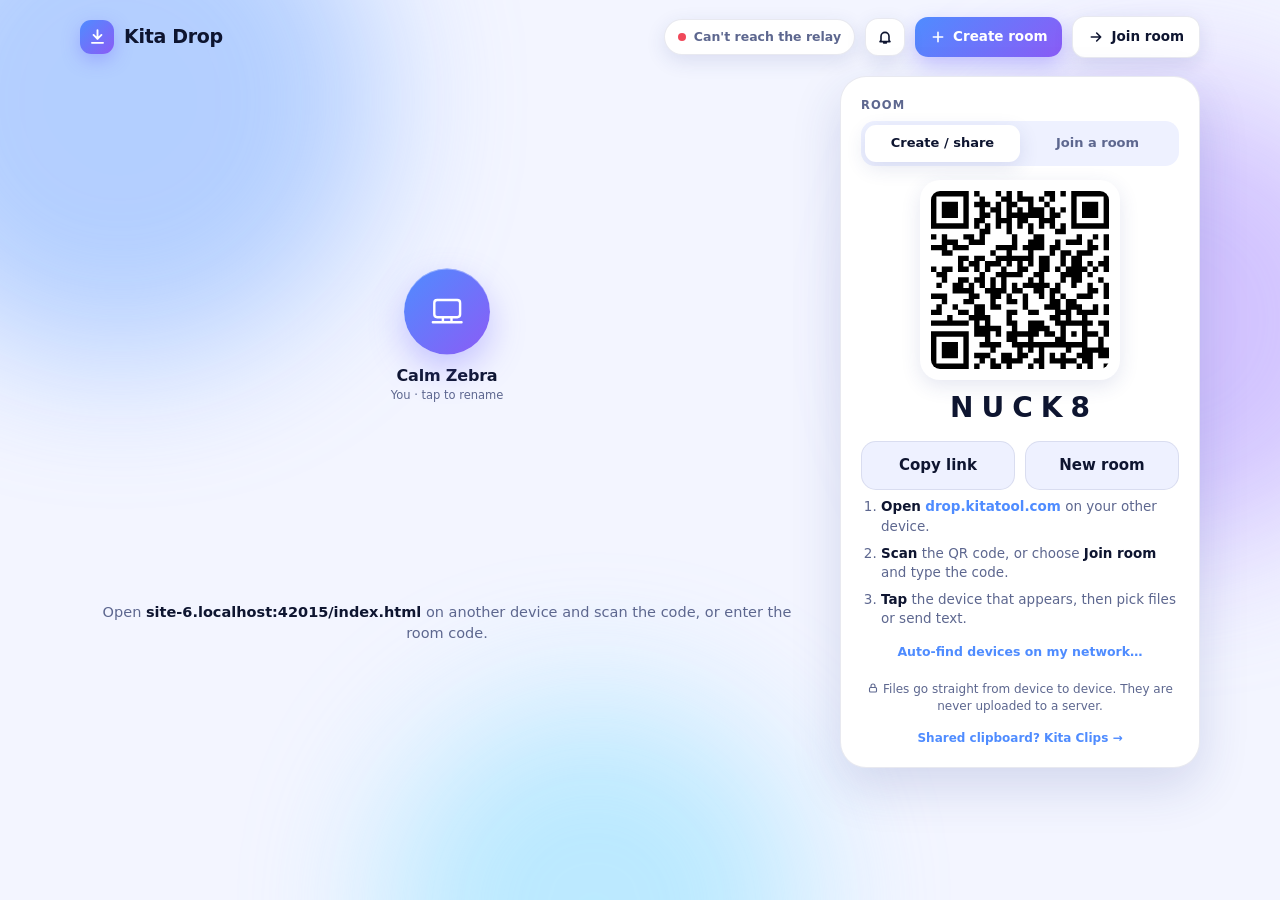
==== commit c643b93b: "Notifications: bell toggle, system notifications, chime, vibrate, tab title alert, wake lock during " ====
--- a/index.html
+++ b/index.html
@@ -13,7 +13,7 @@
 <meta name="apple-mobile-web-app-capable" content="yes">
 <meta name="mobile-web-app-capable" content="yes">
 <meta name="apple-mobile-web-app-title" content="Kita Drop">
-<link rel="stylesheet" href="drop.css?v=5">
+<link rel="stylesheet" href="drop.css?v=6">
 </head>
 <body>
 <div class="bg" aria-hidden="true"><i></i><i></i><i></i></div>
@@ -22,6 +22,7 @@
     <div class="logo"><i><svg viewBox="0 0 24 24" fill="none" stroke="#fff" stroke-width="2.4" stroke-linecap="round" stroke-linejoin="round"><path d="M12 4v11M7 10l5 5 5-5M5 20h14"/></svg></i><span>Kita Drop</span></div>
     <div class="spacer"></div>
     <span class="chip" id="net"><span class="dot"></span><span id="netTxt">Connecting…</span></span>
+    <button class="hbtn ghost bell" id="bellBtn" title="Notifications" aria-label="Notifications"><svg viewBox="0 0 24 24"><path d="M6 17V11a6 6 0 0112 0v6l1.5 2h-15zM10 21h4"/></svg></button>
     <button class="hbtn" id="createBtn" title="Create room" aria-label="Create room"><svg viewBox="0 0 24 24"><path d="M12 5v14M5 12h14"/></svg><span>Create room</span></button>
     <button class="hbtn ghost" id="joinBtn" title="Join room" aria-label="Join room"><svg viewBox="0 0 24 24"><path d="M5 12h14M13 6l6 6-6 6"/></svg><span>Join room</span></button>
   </header>
@@ -104,6 +105,6 @@
 
 <script src="vendor/mqtt.min.js?v=4"></script>
 <script src="vendor/qrcode.js?v=4"></script>
-<script src="app.js?v=5"></script>
+<script src="app.js?v=6"></script>
 </body>
 </html>
--- a/drop.css
+++ b/drop.css
@@ -161,3 +161,10 @@
   .peer b{font-size:15px}
 }
 @media (prefers-reduced-motion:reduce){*{animation-duration:.01s!important;animation-iteration-count:1!important}}
+
+.bell{padding:10px 11px}
+.bell.on{color:var(--a);border-color:var(--a)}
+.bell.on:after{content:"";position:absolute;margin:-14px 0 0 12px;width:8px;height:8px;border-radius:50%;background:var(--ok);border:2px solid var(--surface)}
+.bell.attn{animation:ringbell 2.4s ease-in-out infinite}
+@keyframes ringbell{0%,70%,100%{transform:rotate(0)}74%{transform:rotate(14deg)}78%{transform:rotate(-12deg)}82%{transform:rotate(9deg)}86%{transform:rotate(-6deg)}90%{transform:rotate(0)}}
+.bell{position:relative}
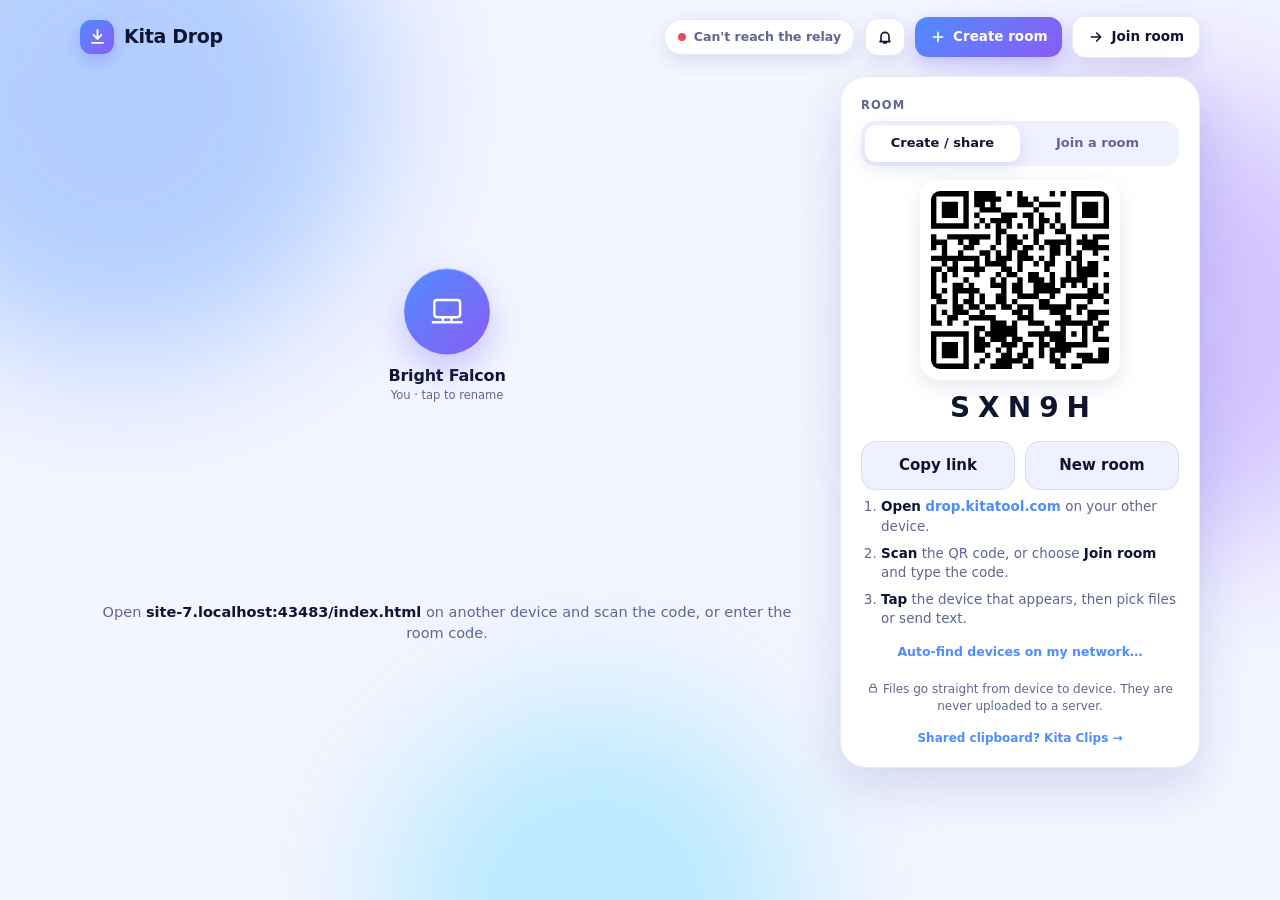
==== commit 68f913bd: "Fix 'couldn't save file' for executables: use normal download, report real errors to sender Co-Autho" ====
--- a/index.html
+++ b/index.html
@@ -105,6 +105,6 @@
 
 <script src="vendor/mqtt.min.js?v=4"></script>
 <script src="vendor/qrcode.js?v=4"></script>
-<script src="app.js?v=6"></script>
+<script src="app.js?v=7"></script>
 </body>
 </html>
